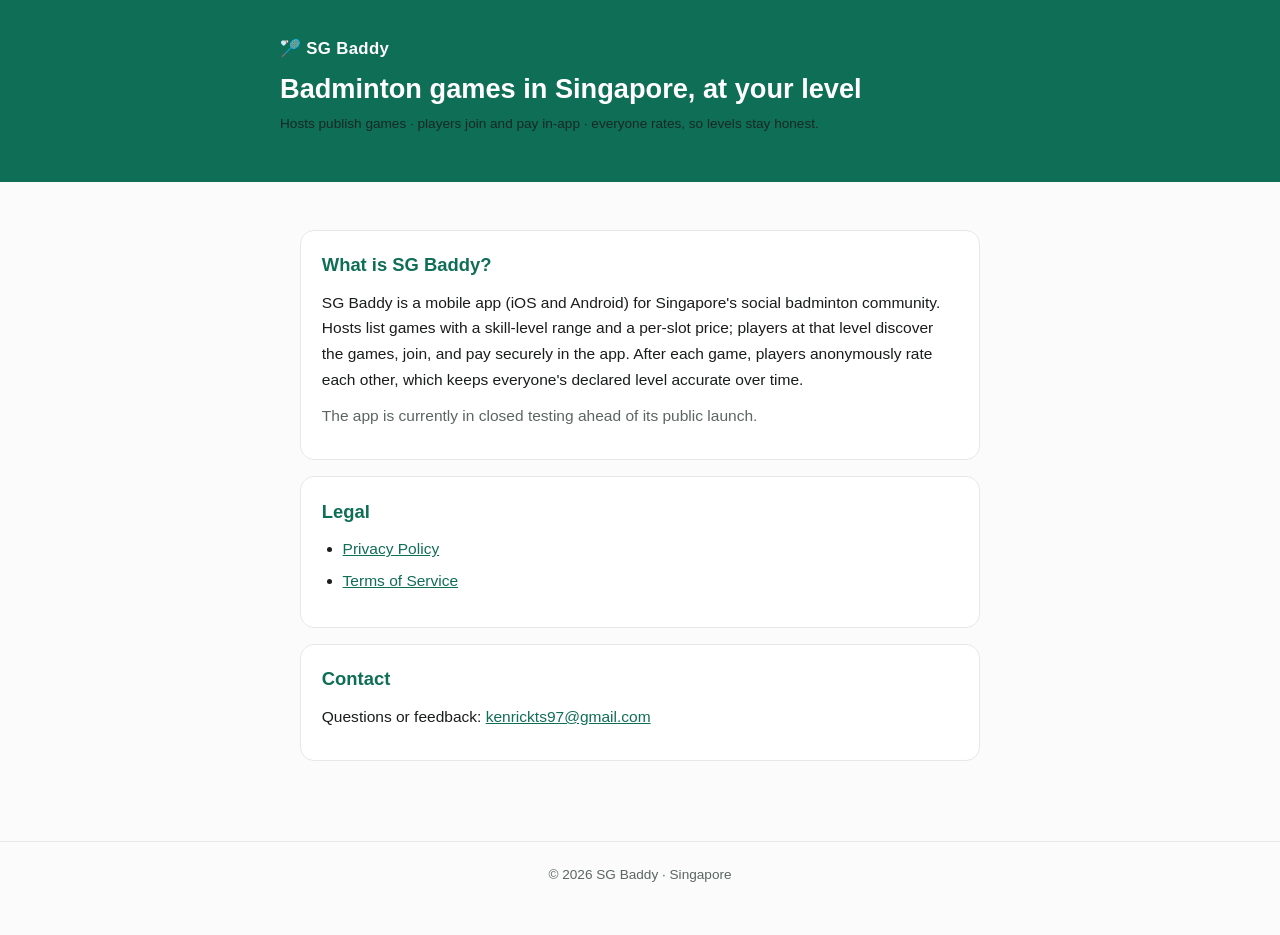
==== index.html @ 476942fc "SG Baddy legal pages: privacy policy + terms Co-Authored-By: Claude Fable 5 <noreply@anthropic.com>" ====
<!DOCTYPE html>
<html lang="en">
<head>
  <meta charset="utf-8">
  <meta name="viewport" content="width=device-width, initial-scale=1">
  <title>SG Baddy — Badminton games in Singapore</title>
  <meta name="description" content="SG Baddy is a Singapore mobile app for hosting and joining badminton games at your level.">
  <link rel="stylesheet" href="style.css">
</head>
<body>
  <header>
    <div class="inner">
      <div class="brand">🏸 SG Baddy</div>
      <h1>Badminton games in Singapore, at your level</h1>
      <p class="updated">Hosts publish games · players join and pay in-app · everyone rates, so levels stay honest.</p>
    </div>
  </header>
  <main>
    <div class="card">
      <h2>What is SG Baddy?</h2>
      <p>SG Baddy is a mobile app (iOS and Android) for Singapore's social badminton
      community. Hosts list games with a skill-level range and a per-slot price;
      players at that level discover the games, join, and pay securely in the app.
      After each game, players anonymously rate each other, which keeps everyone's
      declared level accurate over time.</p>
      <p class="muted">The app is currently in closed testing ahead of its public launch.</p>
    </div>
    <div class="card">
      <h2>Legal</h2>
      <ul>
        <li><a href="privacy.html">Privacy Policy</a></li>
        <li><a href="terms.html">Terms of Service</a></li>
      </ul>
    </div>
    <div class="card">
      <h2>Contact</h2>
      <p>Questions or feedback: <a href="mailto:kenrickts97@gmail.com">kenrickts97@gmail.com</a></p>
    </div>
  </main>
  <footer>© 2026 SG Baddy · Singapore</footer>
</body>
</html>
---- style.css ----
:root {
  --green: #0F6E56;
  --ink: #1A1D1C;
  --ink-muted: #5B6663;
  --border: #E4E9E7;
  --bg: #FAFBFA;
}
* { box-sizing: border-box; margin: 0; padding: 0; }
body {
  font-family: -apple-system, BlinkMacSystemFont, "Segoe UI", Roboto, Helvetica, Arial, sans-serif;
  color: var(--ink);
  background: var(--bg);
  line-height: 1.65;
}
header {
  background: var(--green);
  color: #fff;
  padding: 2.2rem 1.25rem;
}
header .inner, main {
  max-width: 720px;
  margin: 0 auto;
}
header a { color: #fff; text-decoration: none; }
.brand { font-weight: 700; font-size: 1.05rem; letter-spacing: 0.02em; }
h1 { font-size: 1.7rem; margin-top: 0.6rem; line-height: 1.25; }
.updated { opacity: 0.85; font-size: 0.85rem; margin-top: 0.4rem; }
main { padding: 2rem 1.25rem 4rem; }
h2 { font-size: 1.15rem; margin: 2rem 0 0.6rem; color: var(--green); }
p, li { font-size: 0.97rem; color: var(--ink); margin-bottom: 0.7rem; }
ul { padding-left: 1.3rem; margin-bottom: 0.9rem; }
li { margin-bottom: 0.35rem; }
a { color: var(--green); }
.card {
  background: #fff;
  border: 1px solid var(--border);
  border-radius: 14px;
  padding: 1.2rem 1.3rem;
  margin: 1rem 0;
}
.card h2 { margin-top: 0; }
footer {
  border-top: 1px solid var(--border);
  padding: 1.4rem 1.25rem 3rem;
  color: var(--ink-muted);
  font-size: 0.85rem;
  text-align: center;
}
.muted { color: var(--ink-muted); }
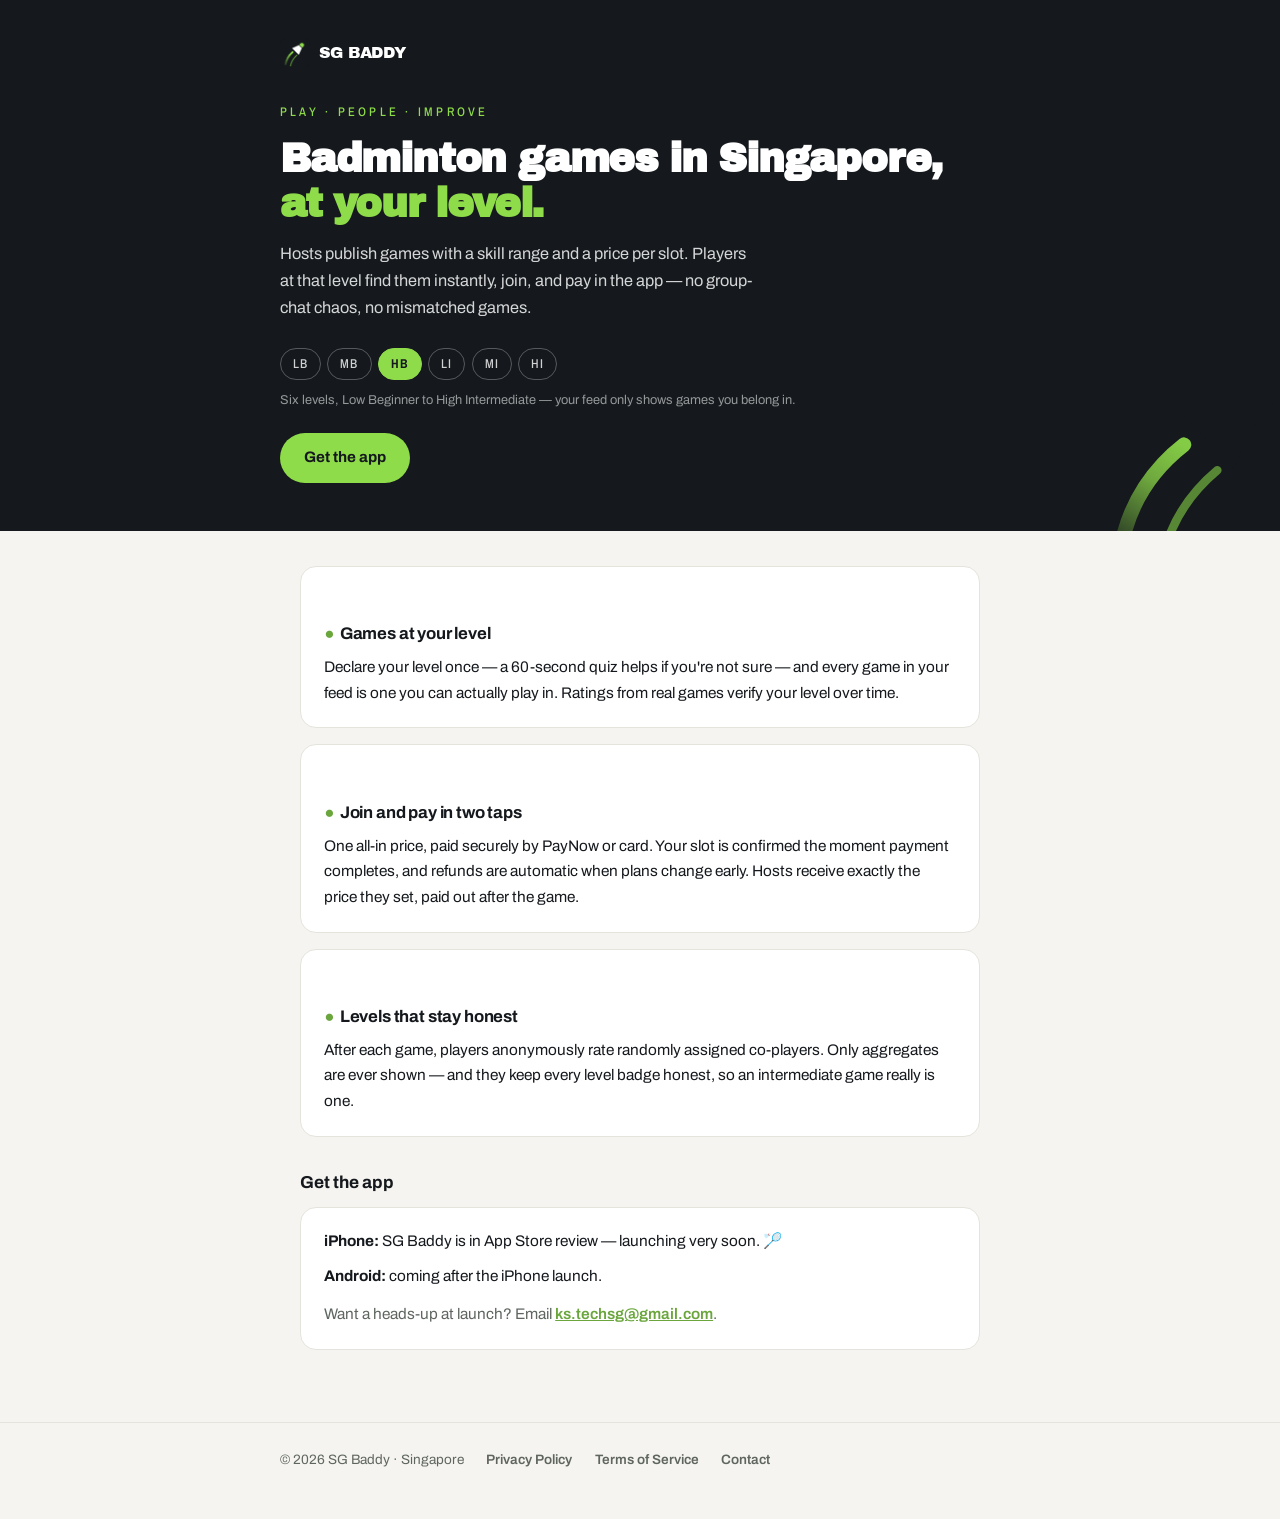
==== commit bf77fb11: "Brand redesign: ink+lime, Archivo type, shuttle mark, level-band hero Co-Authored-By: Claude Fable 5" ====
--- a/index.html
+++ b/index.html
@@ -3,40 +3,72 @@
 <head>
   <meta charset="utf-8">
   <meta name="viewport" content="width=device-width, initial-scale=1">
-  <title>SG Baddy — Badminton games in Singapore</title>
-  <meta name="description" content="SG Baddy is a Singapore mobile app for hosting and joining badminton games at your level.">
+  <title>SG Baddy — Badminton games in Singapore, at your level</title>
+  <meta name="description" content="SG Baddy matches Singapore badminton players by skill level. Find a game, join and pay in the app, and rate your co-players so every game stays fair.">
+  <link rel="icon" href="favicon.png">
   <link rel="stylesheet" href="style.css">
 </head>
 <body>
-  <header>
+  <header class="hero">
+    <img class="hero-mark" src="mark.svg" alt="" aria-hidden="true">
     <div class="inner">
-      <div class="brand">🏸 SG Baddy</div>
-      <h1>Badminton games in Singapore, at your level</h1>
-      <p class="updated">Hosts publish games · players join and pay in-app · everyone rates, so levels stay honest.</p>
+      <div class="brand"><img src="favicon.png" alt="">SG BADDY</div>
+      <p class="pillar" style="margin-top:1.6rem;">Play · People · Improve</p>
+      <h1>Badminton games in Singapore,<br><span class="lime">at your level.</span></h1>
+      <p class="lead">Hosts publish games with a skill range and a price per slot.
+      Players at that level find them instantly, join, and pay in the app —
+      no group-chat chaos, no mismatched games.</p>
+      <div class="bands" aria-label="The six skill levels">
+        <span class="band">LB</span>
+        <span class="band">MB</span>
+        <span class="band on">HB</span>
+        <span class="band">LI</span>
+        <span class="band">MI</span>
+        <span class="band">HI</span>
+      </div>
+      <p class="bands-note">Six levels, Low Beginner to High Intermediate — your feed only shows games you belong in.</p>
+      <a class="hero-cta" href="#get">Get the app</a>
     </div>
   </header>
+
   <main>
     <div class="card">
-      <h2>What is SG Baddy?</h2>
-      <p>SG Baddy is a mobile app (iOS and Android) for Singapore's social badminton
-      community. Hosts list games with a skill-level range and a per-slot price;
-      players at that level discover the games, join, and pay securely in the app.
-      After each game, players anonymously rate each other, which keeps everyone's
-      declared level accurate over time.</p>
-      <p class="muted">The app is currently in closed testing ahead of its public launch.</p>
+      <h2><span class="tick">●</span>Games at your level</h2>
+      <p>Declare your level once — a 60-second quiz helps if you're not sure —
+      and every game in your feed is one you can actually play in. Ratings from
+      real games verify your level over time.</p>
     </div>
     <div class="card">
-      <h2>Legal</h2>
-      <ul>
-        <li><a href="privacy.html">Privacy Policy</a></li>
-        <li><a href="terms.html">Terms of Service</a></li>
-      </ul>
+      <h2><span class="tick">●</span>Join and pay in two taps</h2>
+      <p>One all-in price, paid securely by PayNow or card. Your slot is
+      confirmed the moment payment completes, and refunds are automatic when
+      plans change early. Hosts receive exactly the price they set, paid out
+      after the game.</p>
     </div>
     <div class="card">
-      <h2>Contact</h2>
-      <p>Questions or feedback: <a href="mailto:kenrickts97@gmail.com">kenrickts97@gmail.com</a></p>
+      <h2><span class="tick">●</span>Levels that stay honest</h2>
+      <p>After each game, players anonymously rate randomly assigned
+      co-players. Only aggregates are ever shown — and they keep every level
+      badge honest, so an intermediate game really is one.</p>
+    </div>
+
+    <h2 id="get">Get the app</h2>
+    <div class="card">
+      <p><strong>iPhone:</strong> SG Baddy is in App Store review — launching
+      very soon. 🏸</p>
+      <p><strong>Android:</strong> coming after the iPhone launch.</p>
+      <p class="muted" style="margin-top:0.8rem;">Want a heads-up at launch?
+      Email <a href="mailto:ks.techsg@gmail.com">ks.techsg@gmail.com</a>.</p>
     </div>
   </main>
-  <footer>© 2026 SG Baddy · Singapore</footer>
+
+  <footer>
+    <div class="inner">
+      <span>© 2026 SG Baddy · Singapore</span>
+      <a href="privacy.html">Privacy Policy</a>
+      <a href="terms.html">Terms of Service</a>
+      <a href="mailto:ks.techsg@gmail.com">Contact</a>
+    </div>
+  </footer>
 </body>
 </html>
--- a/style.css
+++ b/style.css
@@ -1,49 +1,199 @@
+/* SG Baddy public site — brand: Ink #15191D, Shuttle Lime #8FDC4A,
+   Trace Lime #6AA63C, Paper #F5F4F0. Type: Archivo Black / Archivo /
+   Archivo Narrow (pillar line), per design/logo/README.txt. */
+@import url('https://fonts.googleapis.com/css2?family=Archivo+Black&family=Archivo+Narrow:wght@500&family=Archivo:wght@400;600;700&display=swap');
+
 :root {
-  --green: #0F6E56;
-  --ink: #1A1D1C;
-  --ink-muted: #5B6663;
-  --border: #E4E9E7;
-  --bg: #FAFBFA;
+  --ink: #15191D;
+  --lime: #8FDC4A;
+  --trace: #6AA63C;
+  --paper: #F5F4F0;
+  --muted: #5F6660;
+  --line: #E4E3DC;
 }
+
 * { box-sizing: border-box; margin: 0; padding: 0; }
+
 body {
-  font-family: -apple-system, BlinkMacSystemFont, "Segoe UI", Roboto, Helvetica, Arial, sans-serif;
+  font-family: 'Archivo', -apple-system, BlinkMacSystemFont, 'Segoe UI', sans-serif;
+  background: var(--paper);
   color: var(--ink);
-  background: var(--bg);
   line-height: 1.65;
 }
+
+/* ── header (shared by every page) ─────────────────────────────── */
 header {
-  background: var(--green);
+  background: var(--ink);
   color: #fff;
-  padding: 2.2rem 1.25rem;
+  padding: 2.4rem 1.25rem 2.6rem;
 }
-header .inner, main {
+header .inner, main, footer .inner {
   max-width: 720px;
   margin: 0 auto;
 }
-header a { color: #fff; text-decoration: none; }
-.brand { font-weight: 700; font-size: 1.05rem; letter-spacing: 0.02em; }
-h1 { font-size: 1.7rem; margin-top: 0.6rem; line-height: 1.25; }
-.updated { opacity: 0.85; font-size: 0.85rem; margin-top: 0.4rem; }
-main { padding: 2rem 1.25rem 4rem; }
-h2 { font-size: 1.15rem; margin: 2rem 0 0.6rem; color: var(--green); }
-p, li { font-size: 0.97rem; color: var(--ink); margin-bottom: 0.7rem; }
-ul { padding-left: 1.3rem; margin-bottom: 0.9rem; }
-li { margin-bottom: 0.35rem; }
-a { color: var(--green); }
+header a { color: inherit; text-decoration: none; }
+.brand {
+  font-family: 'Archivo Black', 'Archivo', sans-serif;
+  font-size: 1rem;
+  letter-spacing: -0.02em;
+  display: inline-flex;
+  align-items: center;
+  gap: 0.55rem;
+}
+.brand img { width: 30px; height: 30px; }
+h1 {
+  font-family: 'Archivo Black', 'Archivo', sans-serif;
+  font-size: clamp(1.7rem, 5.5vw, 2.5rem);
+  letter-spacing: -0.03em;
+  line-height: 1.12;
+  margin-top: 0.9rem;
+}
+h1 .lime { color: var(--lime); }
+.updated {
+  color: rgba(255, 255, 255, 0.65);
+  font-size: 0.85rem;
+  margin-top: 0.55rem;
+}
+
+/* ── hero extras (index only) ──────────────────────────────────── */
+.pillar {
+  font-family: 'Archivo Narrow', 'Archivo', sans-serif;
+  font-weight: 500;
+  font-size: 0.78rem;
+  letter-spacing: 0.26em;
+  text-transform: uppercase;
+  color: var(--lime);
+}
+.hero { position: relative; overflow: hidden; padding-bottom: 3rem; }
+.hero .inner { position: relative; z-index: 1; }
+.hero-mark {
+  position: absolute;
+  right: -28px;
+  bottom: -34px;
+  width: 210px;
+  opacity: 0.92;
+  transform: rotate(2deg);
+}
+.hero p.lead {
+  margin-top: 0.9rem;
+  max-width: 30rem;
+  color: rgba(255, 255, 255, 0.82);
+  font-size: 1.02rem;
+}
+.hero-cta {
+  display: inline-block;
+  margin-top: 1.4rem;
+  background: var(--lime);
+  color: var(--ink);
+  font-weight: 700;
+  font-size: 0.95rem;
+  padding: 0.75rem 1.5rem;
+  border-radius: 999px;
+  text-decoration: none;
+}
+
+/* level bands — the thing that makes SG Baddy SG Baddy */
+.bands {
+  display: flex;
+  flex-wrap: wrap;
+  gap: 0.4rem;
+  margin-top: 1.6rem;
+}
+.band {
+  font-family: 'Archivo Narrow', 'Archivo', sans-serif;
+  font-weight: 500;
+  font-size: 0.8rem;
+  letter-spacing: 0.08em;
+  padding: 0.3rem 0.75rem;
+  border-radius: 999px;
+  border: 1px solid rgba(255, 255, 255, 0.28);
+  color: rgba(255, 255, 255, 0.8);
+}
+.band.on {
+  background: var(--lime);
+  border-color: var(--lime);
+  color: var(--ink);
+  font-weight: 700;
+}
+.bands-note {
+  margin-top: 0.6rem;
+  font-size: 0.8rem;
+  color: rgba(255, 255, 255, 0.55);
+}
+
+/* ── body ──────────────────────────────────────────────────────── */
+main { padding: 2.2rem 1.25rem 3.5rem; }
 .card {
   background: #fff;
-  border: 1px solid var(--border);
-  border-radius: 14px;
-  padding: 1.2rem 1.3rem;
-  margin: 1rem 0;
+  border: 1px solid var(--line);
+  border-radius: 16px;
+  padding: 1.35rem 1.45rem;
+  margin-bottom: 1rem;
 }
-.card h2 { margin-top: 0; }
+.card h2 {
+  font-family: 'Archivo', sans-serif;
+  font-weight: 700;
+  font-size: 1.05rem;
+  letter-spacing: -0.01em;
+  margin-bottom: 0.45rem;
+}
+.card h2 .tick { color: var(--trace); margin-right: 0.35rem; }
+main h2 {
+  font-family: 'Archivo', sans-serif;
+  font-weight: 700;
+  font-size: 1.08rem;
+  margin: 2rem 0 0.6rem;
+}
+p, li { font-size: 0.96rem; }
+p + p { margin-top: 0.6rem; }
+ul { padding-left: 1.25rem; margin: 0.5rem 0 0.9rem; }
+li { margin-bottom: 0.35rem; }
+a { color: var(--trace); font-weight: 600; }
+.muted { color: var(--muted); }
+
+.btn {
+  display: inline-block;
+  background: var(--ink);
+  color: #fff;
+  font-weight: 700;
+  font-size: 0.95rem;
+  padding: 0.75rem 1.6rem;
+  border-radius: 999px;
+  text-decoration: none;
+}
+
+/* verified / checkout-done centered state pages */
+.state {
+  text-align: center;
+  padding-top: 1rem;
+}
+.state .card { padding: 2rem 1.5rem; }
+.state .big { font-size: 2.4rem; line-height: 1; }
+.state h2 { margin-top: 0.7rem; }
+.state p { margin-top: 0.5rem; }
+.state .btn { margin-top: 1.1rem; }
+
+/* ── footer ────────────────────────────────────────────────────── */
 footer {
-  border-top: 1px solid var(--border);
-  padding: 1.4rem 1.25rem 3rem;
-  color: var(--ink-muted);
+  border-top: 1px solid var(--line);
+  padding: 1.6rem 1.25rem 3rem;
+  color: var(--muted);
   font-size: 0.85rem;
-  text-align: center;
 }
-.muted { color: var(--ink-muted); }
+footer .inner {
+  display: flex;
+  flex-wrap: wrap;
+  gap: 0.4rem 1.4rem;
+  align-items: center;
+}
+footer a { color: var(--muted); font-weight: 600; text-decoration: none; }
+footer a:hover, footer a:focus { color: var(--ink); }
+
+a:focus-visible, .btn:focus-visible, .hero-cta:focus-visible {
+  outline: 3px solid var(--lime);
+  outline-offset: 2px;
+}
+
+@media (max-width: 560px) {
+  .hero-mark { width: 150px; right: -24px; bottom: -26px; opacity: 0.55; }
+}
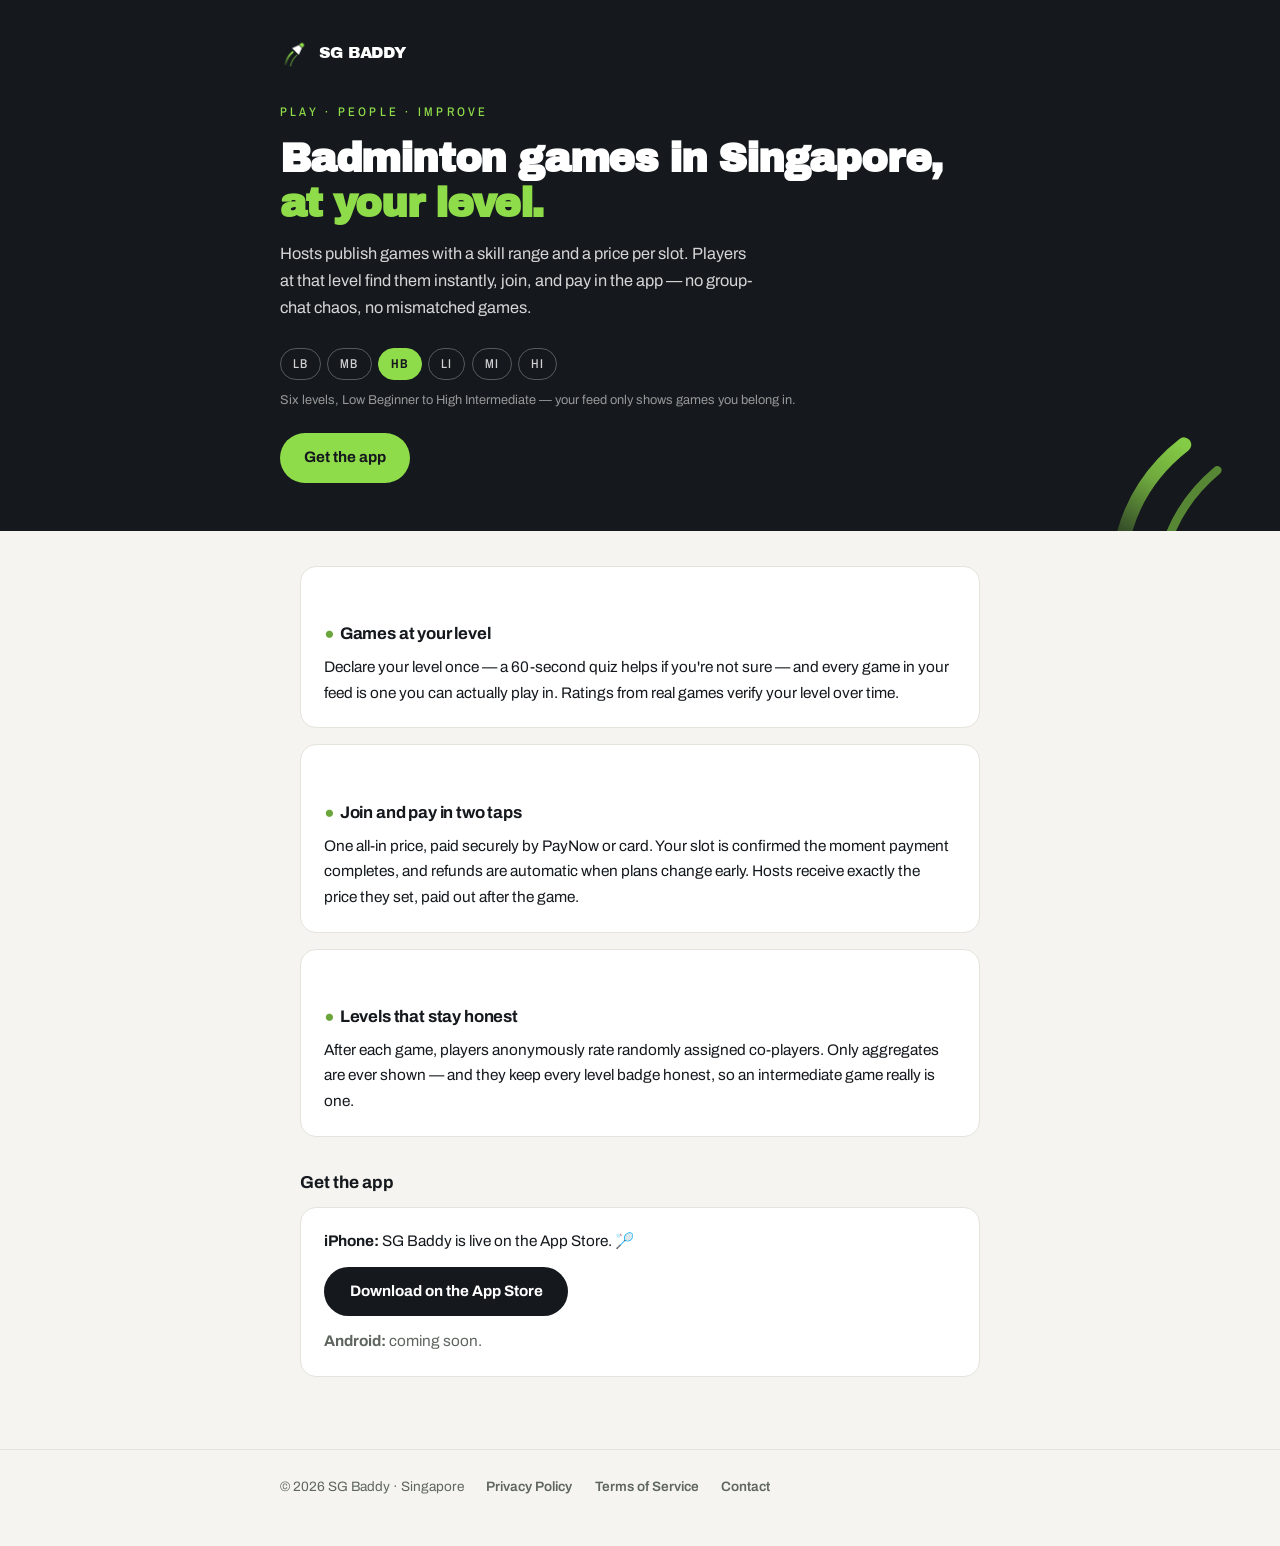
==== commit 9eaa6dfc: "SG Baddy is live on the App Store Co-Authored-By: Claude Fable 5 <noreply@anthropic.com>" ====
--- a/index.html
+++ b/index.html
@@ -27,7 +27,7 @@
         <span class="band">HI</span>
       </div>
       <p class="bands-note">Six levels, Low Beginner to High Intermediate — your feed only shows games you belong in.</p>
-      <a class="hero-cta" href="#get">Get the app</a>
+      <a class="hero-cta" href="https://apps.apple.com/sg/app/id6801584394">Get the app</a>
     </div>
   </header>
 
@@ -54,11 +54,9 @@
 
     <h2 id="get">Get the app</h2>
     <div class="card">
-      <p><strong>iPhone:</strong> SG Baddy is in App Store review — launching
-      very soon. 🏸</p>
-      <p><strong>Android:</strong> coming after the iPhone launch.</p>
-      <p class="muted" style="margin-top:0.8rem;">Want a heads-up at launch?
-      Email <a href="mailto:ks.techsg@gmail.com">ks.techsg@gmail.com</a>.</p>
+      <p><strong>iPhone:</strong> SG Baddy is live on the App Store. 🏸</p>
+      <p style="margin-top:0.8rem;"><a class="btn" href="https://apps.apple.com/sg/app/id6801584394">Download on the App Store</a></p>
+      <p class="muted" style="margin-top:0.8rem;"><strong>Android:</strong> coming soon.</p>
     </div>
   </main>
 
